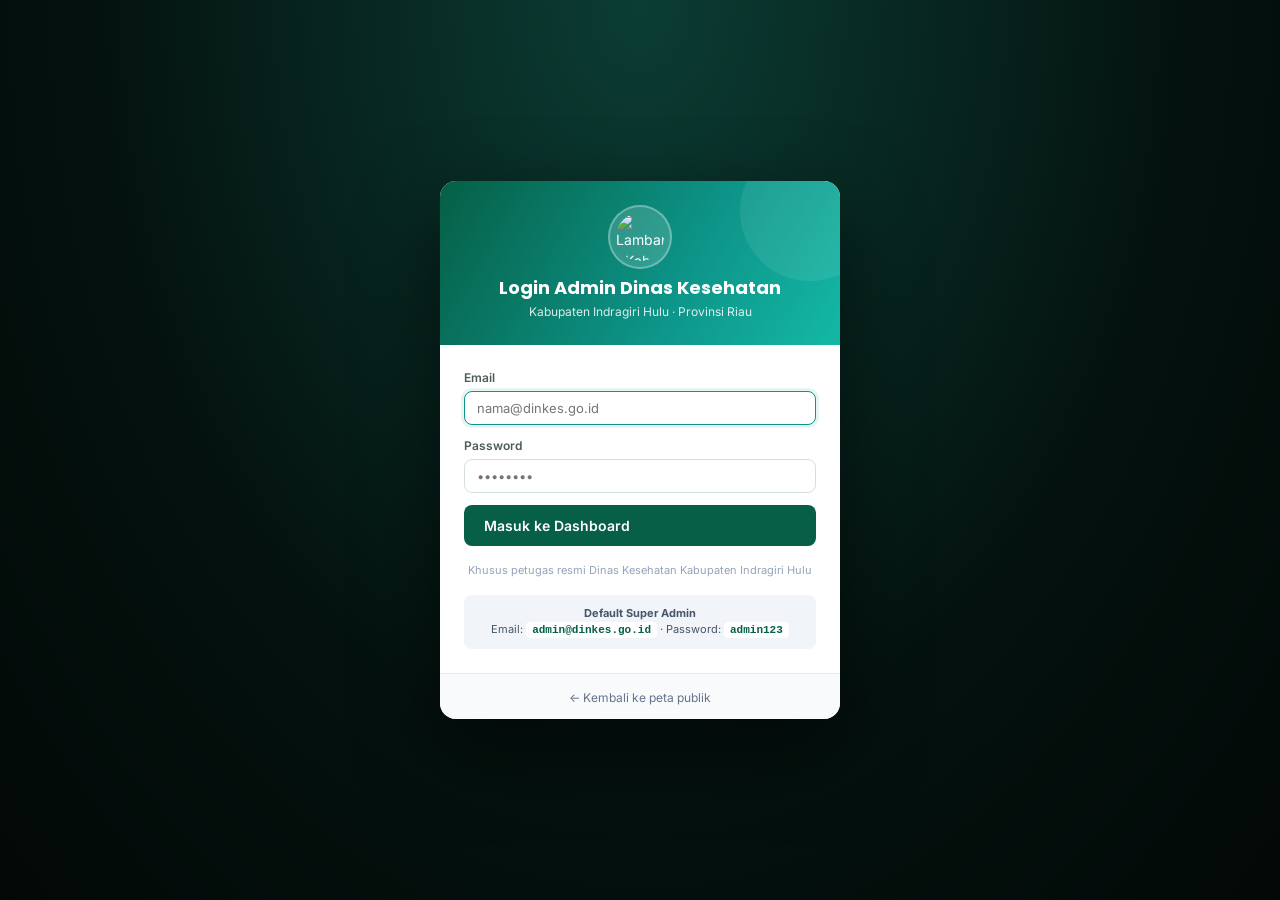
==== dashboard.html @ 0e64f195 "Add files via upload" ====
<!DOCTYPE html>
<html lang="id">
<head>
  <meta charset="UTF-8">
  <title>Dashboard Admin · Peta Kesehatan Inhu</title>
  <meta name="viewport" content="width=device-width, initial-scale=1">
  <meta name="robots" content="noindex, nofollow">

  <!-- Favicon -->
  <link rel="icon" type="image/png" href="https://upload.wikimedia.org/wikipedia/commons/9/94/Lambang_Kab_Indragiri_Hulu.png">

  <!-- Fonts -->
  <link rel="preconnect" href="https://fonts.googleapis.com">
  <link href="https://fonts.googleapis.com/css2?family=Poppins:wght@500;600;700;800&family=Inter:wght@400;500;600;700&display=swap" rel="stylesheet">

  <!-- App CSS -->
  <link rel="stylesheet" href="css/base.css">
  <link rel="stylesheet" href="css/dashboard.css">
</head>
<body class="dashboard-page">

  <!-- ============== HEADER ============== -->
  <header class="dash-header">
    <div class="bar">
      <div class="brand">
        <img src="https://upload.wikimedia.org/wikipedia/commons/9/94/Lambang_Kab_Indragiri_Hulu.png" alt="Lambang Inhu" class="logo">
        <div>
          <h1>Dashboard Admin · Dinas Kesehatan</h1>
          <p>Kabupaten Indragiri Hulu · Provinsi Riau</p>
        </div>
      </div>
      <div class="user-info">
        <div class="hidden md:block">
          <div class="name" id="userName">-</div>
          <div class="email" id="userEmail">-</div>
        </div>
        <div class="role-chip" id="roleChip">-</div>
        <button class="btn-logout" id="logoutBtn">Keluar</button>
      </div>
    </div>
  </header>

  <!-- ============== TAB BAR ============== -->
  <nav class="dash-tabs">
    <div class="inner" id="tabBar">
      <!-- Tabs diisi oleh JS (dashboard.js) -->
    </div>
  </nav>

  <!-- ============== MAIN CONTENT ============== -->
  <main class="dash-main">
    <div class="container" id="tabContent">
      <!-- Konten tab diisi oleh JS -->
      <div class="text-center" style="padding: 60px 20px; color: #94a3b8;">
        <div class="spinner spinner-lg" style="margin: 0 auto 12px;"></div>
        <p>Memuat dashboard...</p>
      </div>
    </div>
  </main>

  <!-- ============== FOOTER ============== -->
  <footer class="dash-footer">
    © <span id="currentYear"></span> Dinas Kesehatan · Pemerintah Kabupaten Indragiri Hulu
  </footer>

  <!-- ============== MODAL CONTAINER ============== -->
  <div id="modalContainer"></div>

  <!-- ============== SCRIPTS ============== -->
  <script src="https://cdn.jsdelivr.net/npm/@supabase/supabase-js@2"></script>
  <!-- SheetJS untuk Excel import/export -->
  <script src="https://cdnjs.cloudflare.com/ajax/libs/xlsx/0.18.5/xlsx.full.min.js"></script>
  <!-- App JS -->
  <script src="js/config.js"></script>
  <script src="js/supabase.js"></script>
  <script src="js/auth.js"></script>
  <script src="js/chat.js"></script>
  <script src="js/excel.js"></script>
  <script src="js/tabs.js"></script>
  <script src="js/dashboard.js"></script>
</body>
</html>
---- css/base.css ----
/* ==========================================================================
   base.css — Reset, variables, dan style global (semua halaman)
   Palet warna formal pemerintahan: hijau emerald/teal
   ========================================================================== */

/* ---------- RESET ---------- */
*, *::before, *::after {
  box-sizing: border-box;
  margin: 0;
  padding: 0;
}

html, body {
  height: 100%;
  font-family: 'Inter', -apple-system, BlinkMacSystemFont, system-ui, sans-serif;
  font-size: 14px;
  line-height: 1.5;
  color: #0f1e1a;
  background: #f5f7f6;
}

h1, h2, h3, h4, h5, h6 {
  font-family: 'Poppins', 'Inter', sans-serif;
  font-weight: 700;
  line-height: 1.2;
}

a {
  color: #065f46;
  text-decoration: none;
}
a:hover { text-decoration: underline; }

button {
  font-family: inherit;
  cursor: pointer;
  border: none;
  background: none;
}

input, select, textarea {
  font-family: inherit;
  font-size: inherit;
}

img { max-width: 100%; height: auto; display: block; }

/* ---------- DESIGN TOKENS ---------- */
:root {
  --color-primary: #065f46;
  --color-primary-dark: #047857;
  --color-primary-light: #0d9488;
  --color-accent: #d97706;
  --color-danger: #b91c1c;
  --color-success: #059669;
  --color-warning: #d97706;
  --color-info: #2563eb;

  --color-bg: #f5f7f6;
  --color-card: #ffffff;
  --color-border: #d6e0db;
  --color-muted: #f1f5f3;
  --color-text: #0f1e1a;
  --color-text-muted: #4b5d56;
  --color-text-light: #94a3a0;

  --color-risk-low: #059669;
  --color-risk-mid: #d97706;
  --color-risk-high: #dc2626;

  --radius-sm: 4px;
  --radius-md: 8px;
  --radius-lg: 12px;
  --radius-xl: 16px;

  --shadow-sm: 0 1px 2px rgba(0,0,0,0.05);
  --shadow-md: 0 4px 12px rgba(0,0,0,0.08);
  --shadow-lg: 0 12px 30px rgba(0,0,0,0.12);
  --shadow-xl: 0 30px 80px rgba(0,0,0,0.25);

  --header-bg: linear-gradient(120deg, rgba(6,95,70,.96), rgba(13,148,136,.92));
  --header-bg-solid: #065f46;
}

/* ---------- BUTTONS ---------- */
.btn {
  display: inline-flex;
  align-items: center;
  gap: 6px;
  padding: 8px 14px;
  border-radius: var(--radius-md);
  font-size: 13px;
  font-weight: 600;
  transition: all 0.15s;
  white-space: nowrap;
}
.btn-primary {
  background: var(--color-primary);
  color: white;
}
.btn-primary:hover { background: var(--color-primary-dark); }
.btn-secondary {
  background: #e6efeb;
  color: var(--color-primary);
}
.btn-secondary:hover { background: #d1e7df; }
.btn-danger {
  background: #fee2e2;
  color: var(--color-danger);
}
.btn-danger:hover { background: #fecaca; }
.btn-ghost {
  background: transparent;
  color: var(--color-text-muted);
}
.btn-ghost:hover { background: var(--color-muted); }
.btn:disabled {
  opacity: 0.5;
  cursor: not-allowed;
}
.btn-sm { padding: 4px 8px; font-size: 12px; }
.btn-lg { padding: 12px 20px; font-size: 14px; }

/* ---------- FORM ---------- */
.form-group { margin-bottom: 12px; }
.form-label {
  display: block;
  font-size: 12px;
  font-weight: 600;
  color: var(--color-text-muted);
  margin-bottom: 4px;
}
.form-input,
.form-select,
.form-textarea {
  width: 100%;
  padding: 8px 12px;
  border: 1px solid var(--color-border);
  border-radius: var(--radius-md);
  font-size: 13px;
  background: white;
  transition: border-color 0.15s;
}
.form-input:focus,
.form-select:focus,
.form-textarea:focus {
  outline: none;
  border-color: var(--color-primary-light);
  box-shadow: 0 0 0 3px rgba(13, 148, 136, 0.1);
}
.form-textarea { resize: vertical; min-height: 60px; }

/* ---------- CARD ---------- */
.card {
  background: var(--color-card);
  border: 1px solid var(--color-border);
  border-radius: var(--radius-lg);
  padding: 20px;
  box-shadow: var(--shadow-sm);
}

/* ---------- BADGE ---------- */
.badge {
  display: inline-flex;
  align-items: center;
  padding: 2px 8px;
  border-radius: 999px;
  font-size: 11px;
  font-weight: 600;
}
.badge-success { background: #d1fae5; color: #065f46; }
.badge-warning { background: #fef3c7; color: #92400e; }
.badge-danger  { background: #fee2e2; color: #991b1b; }
.badge-info    { background: #dbeafe; color: #1e40af; }
.badge-muted   { background: #f1f5f9; color: #475569; }

/* ---------- ALERT ---------- */
.alert {
  padding: 10px 14px;
  border-radius: var(--radius-md);
  font-size: 13px;
  margin-bottom: 12px;
}
.alert-error   { background: #fee2e2; color: #991b1b; border: 1px solid #fecaca; }
.alert-success { background: #d1fae5; color: #065f46; border: 1px solid #a7f3d0; }
.alert-warning { background: #fef3c7; color: #92400e; border: 1px solid #fde68a; }
.alert-info    { background: #dbeafe; color: #1e40af; border: 1px solid #bfdbfe; }

/* ---------- MODAL ---------- */
.modal-overlay {
  position: fixed;
  inset: 0;
  background: rgba(0,0,0,0.6);
  display: flex;
  align-items: center;
  justify-content: center;
  z-index: 2000;
  padding: 16px;
  animation: fadeIn 0.2s ease;
}
.modal {
  background: white;
  border-radius: var(--radius-xl);
  box-shadow: var(--shadow-xl);
  width: 100%;
  max-width: 500px;
  max-height: 90vh;
  overflow-y: auto;
  animation: pop 0.22s cubic-bezier(.2,.9,.3,1.3);
}
.modal-lg { max-width: 800px; }
.modal-header {
  padding: 16px 20px;
  background: var(--header-bg);
  color: white;
  border-radius: var(--radius-xl) var(--radius-xl) 0 0;
  position: relative;
}
.modal-header h3 { font-size: 16px; }
.modal-close {
  position: absolute;
  top: 12px;
  right: 14px;
  width: 28px;
  height: 28px;
  border-radius: 50%;
  background: rgba(255,255,255,0.2);
  color: white;
  font-size: 18px;
  line-height: 1;
  display: flex;
  align-items: center;
  justify-content: center;
}
.modal-close:hover { background: rgba(255,255,255,0.35); }
.modal-body { padding: 20px; }
.modal-footer {
  padding: 12px 20px;
  border-top: 1px solid var(--color-border);
  display: flex;
  gap: 8px;
  justify-content: flex-end;
  background: #fafbfa;
  border-radius: 0 0 var(--radius-xl) var(--radius-xl);
}

@keyframes fadeIn { from { opacity: 0; } to { opacity: 1; } }
@keyframes pop {
  from { transform: scale(.92) translateY(10px); opacity: 0; }
  to   { transform: scale(1) translateY(0); opacity: 1; }
}

/* ---------- TABLE ---------- */
.table {
  width: 100%;
  border-collapse: collapse;
  font-size: 13px;
}
.table thead th {
  background: #f1f5f3;
  color: var(--color-text-muted);
  font-weight: 700;
  text-align: left;
  padding: 10px 12px;
  font-size: 11px;
  text-transform: uppercase;
  letter-spacing: 0.3px;
  border-bottom: 2px solid var(--color-border);
}
.table tbody td {
  padding: 10px 12px;
  border-bottom: 1px solid #f1f5f9;
  vertical-align: middle;
}
.table tbody tr:hover { background: #fafbfa; }

/* ---------- LOADING SPINNER ---------- */
.spinner {
  display: inline-block;
  width: 16px;
  height: 16px;
  border: 2px solid currentColor;
  border-top-color: transparent;
  border-radius: 50%;
  animation: spin 0.8s linear infinite;
}
.spinner-lg { width: 32px; height: 32px; border-width: 3px; }
@keyframes spin { to { transform: rotate(360deg); } }

/* ---------- UTILITY ---------- */
.text-center { text-align: center; }
.text-right  { text-align: right; }
.text-muted  { color: var(--color-text-muted); }
.text-small  { font-size: 12px; }
.text-tiny   { font-size: 11px; }
.font-bold   { font-weight: 700; }
.font-semibold { font-weight: 600; }
.flex { display: flex; }
.flex-col { flex-direction: column; }
.items-center { align-items: center; }
.justify-between { justify-content: space-between; }
.gap-2 { gap: 8px; }
.gap-3 { gap: 12px; }
.gap-4 { gap: 16px; }
.mt-2 { margin-top: 8px; }
.mt-3 { margin-top: 12px; }
.mt-4 { margin-top: 16px; }
.mb-2 { margin-bottom: 8px; }
.mb-3 { margin-bottom: 12px; }
.mb-4 { margin-bottom: 16px; }
.w-full { width: 100%; }
.hidden { display: none; }

/* ---------- SCROLLBAR ---------- */
::-webkit-scrollbar { width: 10px; height: 10px; }
::-webkit-scrollbar-track { background: #f1f5f3; }
::-webkit-scrollbar-thumb { background: #94a3a0; border-radius: 4px; }
::-webkit-scrollbar-thumb:hover { background: var(--color-primary); }
---- css/dashboard.css ----
/* ==========================================================================
   dashboard.css — Style halaman dashboard admin (dashboard.html)
   ========================================================================== */

body.dashboard-page {
  display: flex;
  flex-direction: column;
  min-height: 100vh;
  background: #f5f7f6;
}

/* ---------- TOP BAR ---------- */
.dash-header {
  background: linear-gradient(120deg, #065f46, #0d9488 70%);
  color: white;
  box-shadow: 0 4px 12px rgba(0,0,0,0.15);
  flex-shrink: 0;
}
.dash-header .bar {
  padding: 12px 20px;
  display: flex;
  align-items: center;
  justify-content: space-between;
  gap: 12px;
  flex-wrap: wrap;
}
.dash-header .brand {
  display: flex;
  align-items: center;
  gap: 12px;
  min-width: 0;
}
.dash-header .brand img.logo {
  width: 40px;
  height: 40px;
  object-fit: contain;
  background: rgba(255,255,255,0.1);
  border-radius: 50%;
  padding: 4px;
  border: 1px solid rgba(255,255,255,0.3);
  flex-shrink: 0;
}
@media (min-width: 640px) {
  .dash-header .brand img.logo { width: 44px; height: 44px; }
}
.dash-header .brand h1 {
  font-size: 15px;
  line-height: 1.2;
}
@media (min-width: 640px) {
  .dash-header .brand h1 { font-size: 16px; }
}
.dash-header .brand p {
  font-size: 11px;
  opacity: 0.85;
  margin-top: 2px;
}
.dash-header .user-info {
  display: flex;
  align-items: center;
  gap: 10px;
}
.dash-header .user-info .name {
  font-size: 12px;
  font-weight: 600;
  text-align: right;
}
.dash-header .user-info .email {
  font-size: 10px;
  opacity: 0.8;
}
@media (max-width: 640px) {
  .dash-header .user-info .name,
  .dash-header .user-info .email { display: none; }
}
.dash-header .role-chip {
  font-size: 11px;
  background: rgba(255,255,255,0.18);
  padding: 5px 10px;
  border-radius: 999px;
  font-weight: 600;
}
.dash-header .btn-logout {
  padding: 6px 12px;
  background: rgba(255,255,255,0.18);
  color: white;
  border-radius: 6px;
  font-size: 12px;
  font-weight: 600;
}
.dash-header .btn-logout:hover { background: rgba(255,255,255,0.3); }

/* ---------- TAB BAR ---------- */
.dash-tabs {
  background: white;
  border-bottom: 1px solid #e2e8f0;
  box-shadow: 0 1px 2px rgba(0,0,0,0.04);
  flex-shrink: 0;
  overflow-x: auto;
}
.dash-tabs .inner {
  display: flex;
  gap: 4px;
  padding: 8px 16px;
  min-width: max-content;
}
.dash-tab {
  padding: 8px 12px;
  border-radius: 8px;
  font-size: 13px;
  font-weight: 600;
  white-space: nowrap;
  color: #475569;
  display: flex;
  align-items: center;
  gap: 6px;
}
.dash-tab:hover { background: #f1f5f9; }
.dash-tab.active {
  background: #065f46;
  color: white;
}
.dash-tab .icon { font-size: 14px; }
@media (max-width: 640px) {
  .dash-tab .label { display: none; }
  .dash-tab .icon { font-size: 18px; }
}

/* ---------- MAIN CONTENT ---------- */
.dash-main {
  flex: 1;
  padding: 16px;
  overflow: auto;
}
@media (min-width: 640px) {
  .dash-main { padding: 24px; }
}
.dash-main .container {
  max-width: 1280px;
  margin: 0 auto;
}

/* ---------- TAB HEADER ---------- */
.tab-header {
  display: flex;
  align-items: center;
  justify-content: space-between;
  gap: 12px;
  flex-wrap: wrap;
  margin-bottom: 16px;
}
.tab-header h2 {
  font-size: 18px;
  color: #0f1e1a;
}
.tab-header p {
  font-size: 12px;
  color: #64748b;
  margin-top: 2px;
}

/* ---------- FILTERS BAR ---------- */
.filters-bar {
  background: white;
  border: 1px solid #e2e8f0;
  border-radius: 8px;
  padding: 12px;
  display: flex;
  gap: 12px;
  flex-wrap: wrap;
  align-items: flex-end;
  margin-bottom: 16px;
}
.filters-bar .filter-group label {
  display: block;
  font-size: 11px;
  font-weight: 600;
  color: #475569;
  margin-bottom: 4px;
}
.filters-bar select {
  padding: 6px 10px;
  border: 1px solid #cbd5e1;
  border-radius: 6px;
  font-size: 13px;
  background: white;
  min-width: 160px;
}
.filters-bar .total-info {
  margin-left: auto;
  font-size: 12px;
  color: #64748b;
  padding: 8px 0;
}

/* ---------- DATA TABLE WRAPPER ---------- */
.data-table-wrap {
  background: white;
  border: 1px solid #e2e8f0;
  border-radius: 8px;
  overflow: hidden;
}
.data-table-scroll {
  overflow-x: auto;
  max-height: 60vh;
  overflow-y: auto;
}
.data-table {
  width: 100%;
  border-collapse: collapse;
  font-size: 13px;
}
.data-table thead th {
  background: #f8fafc;
  position: sticky;
  top: 0;
  z-index: 10;
  color: #475569;
  font-weight: 700;
  text-align: left;
  padding: 10px 12px;
  font-size: 11px;
  text-transform: uppercase;
  letter-spacing: 0.3px;
  border-bottom: 2px solid #e2e8f0;
}
.data-table tbody td {
  padding: 10px 12px;
  border-bottom: 1px solid #f1f5f9;
  vertical-align: middle;
}
.data-table tbody tr:hover { background: #f8fafc; }
.data-table .empty-row td {
  text-align: center;
  padding: 32px;
  color: #94a3b8;
}
.data-table .actions {
  display: flex;
  gap: 4px;
  justify-content: flex-end;
}
.data-table .action-btn {
  padding: 4px 8px;
  font-size: 11px;
  border-radius: 4px;
  font-weight: 600;
}
.data-table .action-btn.edit { background: #f1f5f9; color: #475569; }
.data-table .action-btn.edit:hover { background: #e2e8f0; }
.data-table .action-btn.delete { background: #fee2e2; color: #b91c1c; }
.data-table .action-btn.delete:hover { background: #fecaca; }

/* ---------- CATEGORY CARD ---------- */
.cat-card {
  background: white;
  border: 1px solid #e2e8f0;
  border-radius: 8px;
  overflow: hidden;
  margin-bottom: 12px;
}
.cat-card.inactive { opacity: 0.65; }
.cat-head {
  padding: 16px;
  display: flex;
  justify-content: space-between;
  gap: 12px;
}
.cat-head .info {
  display: flex;
  align-items: flex-start;
  gap: 12px;
  min-width: 0;
}
.cat-head .color-dot {
  width: 12px;
  height: 12px;
  border-radius: 50%;
  margin-top: 6px;
  flex-shrink: 0;
}
.cat-head h3 {
  font-size: 15px;
  color: #0f1e1a;
  display: flex;
  align-items: center;
  gap: 8px;
  flex-wrap: wrap;
}
.cat-head .desc {
  font-size: 12px;
  color: #64748b;
  margin-top: 2px;
}
.cat-head .actions {
  display: flex;
  gap: 4px;
  flex-shrink: 0;
}

.subcat-list {
  border-top: 1px solid #f1f5f9;
  background: #fafbfa;
}
.subcat-list-head {
  padding: 8px 16px;
  display: flex;
  justify-content: space-between;
  align-items: center;
}
.subcat-list-head .title {
  font-size: 11px;
  font-weight: 600;
  text-transform: uppercase;
  color: #64748b;
  letter-spacing: 0.5px;
}
.subcat-list-head .add-btn {
  font-size: 12px;
  color: #065f46;
  font-weight: 600;
}
.subcat-list-head .add-btn:hover { text-decoration: underline; }
.subcat-item {
  padding: 10px 16px;
  display: flex;
  justify-content: space-between;
  align-items: center;
  border-top: 1px solid #f1f5f9;
  gap: 8px;
}
.subcat-item .name {
  font-size: 13px;
  font-weight: 500;
  color: #0f1e1a;
  display: flex;
  align-items: center;
  gap: 6px;
}
.subcat-item .unit {
  font-size: 11px;
  color: #94a3b8;
}
.subcat-item .desc {
  font-size: 11px;
  color: #64748b;
  margin-top: 2px;
}
.subcat-item .actions {
  display: flex;
  gap: 4px;
  flex-shrink: 0;
}

/* ---------- USER CARD ---------- */
.user-grid {
  display: grid;
  grid-template-columns: 1fr;
  gap: 12px;
}
@media (min-width: 768px) {
  .user-grid { grid-template-columns: 1fr 1fr; }
}
.user-card {
  background: white;
  border: 1px solid #e2e8f0;
  border-radius: 8px;
  padding: 16px;
}
.user-card .head {
  display: flex;
  justify-content: space-between;
  align-items: flex-start;
  gap: 8px;
}
.user-card h3 {
  font-size: 14px;
  color: #0f1e1a;
  display: flex;
  align-items: center;
  gap: 6px;
  flex-wrap: wrap;
}
.user-card .email {
  font-size: 12px;
  color: #64748b;
  margin-top: 2px;
}
.user-card .created {
  font-size: 11px;
  color: #94a3b8;
  margin-top: 2px;
}
.user-card .actions {
  display: flex;
  gap: 4px;
  flex-shrink: 0;
}
.user-card .perms {
  margin-top: 12px;
  padding-top: 12px;
  border-top: 1px solid #f1f5f9;
}
.user-card .perms-title {
  font-size: 11px;
  text-transform: uppercase;
  font-weight: 600;
  color: #64748b;
  letter-spacing: 0.5px;
  margin-bottom: 6px;
}
.user-card .perm-tags {
  display: flex;
  flex-wrap: wrap;
  gap: 4px;
}
.user-card .perm-tag {
  font-size: 11px;
  padding: 2px 8px;
  background: #d1fae5;
  color: #065f46;
  border: 1px solid #a7f3d0;
  border-radius: 999px;
}
.user-card .perm-empty {
  font-size: 12px;
  color: #94a3b8;
  font-style: italic;
}

/* ---------- PERMISSION CHECKBOX GROUP ---------- */
.perm-group {
  max-height: 280px;
  overflow-y: auto;
  border: 1px solid #e2e8f0;
  border-radius: 8px;
  padding: 12px;
  background: #fafbfa;
}
.perm-cat {
  margin-bottom: 12px;
}
.perm-cat:last-child { margin-bottom: 0; }
.perm-cat-head {
  display: flex;
  align-items: center;
  gap: 8px;
  margin-bottom: 6px;
}
.perm-cat-head .dot {
  width: 10px;
  height: 10px;
  border-radius: 50%;
}
.perm-cat-head .name {
  font-size: 12px;
  font-weight: 700;
  text-transform: uppercase;
  letter-spacing: 0.5px;
  color: #475569;
}
.perm-cat-items {
  margin-left: 18px;
  display: flex;
  flex-direction: column;
  gap: 4px;
}
.perm-item {
  display: flex;
  align-items: center;
  gap: 8px;
  font-size: 13px;
  padding: 4px 0;
}
.perm-item input[type="checkbox"] {
  width: 16px;
  height: 16px;
  accent-color: #065f46;
}
.perm-item .unit {
  font-size: 11px;
  color: #94a3b8;
}

/* ---------- EXCEL TAB ---------- */
.excel-grid {
  display: grid;
  grid-template-columns: 1fr;
  gap: 16px;
}
@media (min-width: 768px) {
  .excel-grid { grid-template-columns: 1fr 1fr; }
}
.excel-card {
  background: white;
  border: 1px solid #e2e8f0;
  border-radius: 8px;
  padding: 20px;
}
.excel-card h3 {
  font-size: 15px;
  color: #0f1e1a;
  margin-bottom: 8px;
}
.excel-card p {
  font-size: 12px;
  color: #64748b;
  margin-bottom: 16px;
}
.excel-card .file-input {
  display: block;
  width: 100%;
  font-size: 13px;
}
.excel-card .file-input::file-selector-button {
  margin-right: 12px;
  padding: 8px 14px;
  border: none;
  border-radius: 6px;
  font-size: 13px;
  font-weight: 600;
  background: #d1fae5;
  color: #065f46;
  cursor: pointer;
}
.excel-card .file-input::file-selector-button:hover { background: #a7f3d0; }
.excel-template-info {
  background: #eff6ff;
  border: 1px solid #bfdbfe;
  border-radius: 8px;
  padding: 16px;
  font-size: 12px;
  color: #1e40af;
}
.excel-template-info p { margin-bottom: 4px; }
.excel-template-info b { color: #1e3a8a; }

/* ---------- SETTINGS ---------- */
.settings-card {
  background: white;
  border: 1px solid #e2e8f0;
  border-radius: 8px;
  padding: 20px;
  margin-bottom: 16px;
}
.settings-card h3 {
  font-size: 15px;
  color: #0f1e1a;
  margin-bottom: 4px;
}
.settings-card .desc {
  font-size: 12px;
  color: #64748b;
  margin-bottom: 16px;
}
.settings-card .preview {
  background: #f8fafc;
  border: 1px solid #e2e8f0;
  border-radius: 6px;
  padding: 12px;
  margin-top: 8px;
}
.settings-card .preview p {
  font-size: 13px;
  margin: 0;
}
.settings-card .preview .line1 { font-weight: 700; color: #0f1e1a; }
.settings-card .preview .line2 { color: #475569; }
.settings-card .preview .line3 { color: #64748b; }

.api-key-input-group {
  display: flex;
  gap: 8px;
}
.api-key-input-group input { flex: 1; }
.api-key-input-group .toggle-btn {
  padding: 8px 12px;
  background: #f1f5f9;
  border-radius: 6px;
  font-size: 12px;
  font-weight: 600;
}
.api-key-input-group .toggle-btn:hover { background: #e2e8f0; }

/* ---------- FOOTER ---------- */
.dash-footer {
  background: #f1f5f3;
  border-top: 1px solid #e2e8f0;
  text-align: center;
  font-size: 12px;
  color: #64748b;
  padding: 10px;
  flex-shrink: 0;
}

/* ---------- CHAT TAB ---------- */
.chat-container {
  background: white;
  border: 1px solid #e2e8f0;
  border-radius: 8px;
  overflow: hidden;
  display: flex;
  flex-direction: column;
  height: 65vh;
}
.chat-messages {
  flex: 1;
  overflow-y: auto;
  padding: 16px;
  background: #f8fafc;
  display: flex;
  flex-direction: column;
  gap: 10px;
}
.chat-quick-q {
  padding: 8px 16px;
  border-top: 1px solid #e2e8f0;
  background: white;
  display: flex;
  flex-wrap: wrap;
  gap: 6px;
}
.chat-quick-q button {
  padding: 6px 12px;
  font-size: 12px;
  background: #d1fae5;
  color: #065f46;
  border: 1px solid #a7f3d0;
  border-radius: 999px;
}
.chat-quick-q button:hover { background: #a7f3d0; }
.chat-input-row {
  border-top: 1px solid #e2e8f0;
  padding: 12px;
  background: white;
  display: flex;
  gap: 8px;
}
.chat-input-row input {
  flex: 1;
  padding: 8px 12px;
  border: 1px solid #cbd5e1;
  border-radius: 8px;
  font-size: 13px;
}
.chat-input-row input:focus { outline: none; border-color: #065f46; }
.chat-input-row button {
  padding: 8px 16px;
  background: #065f46;
  color: white;
  border-radius: 8px;
  font-size: 13px;
  font-weight: 600;
}
.chat-input-row button:disabled { opacity: 0.5; }
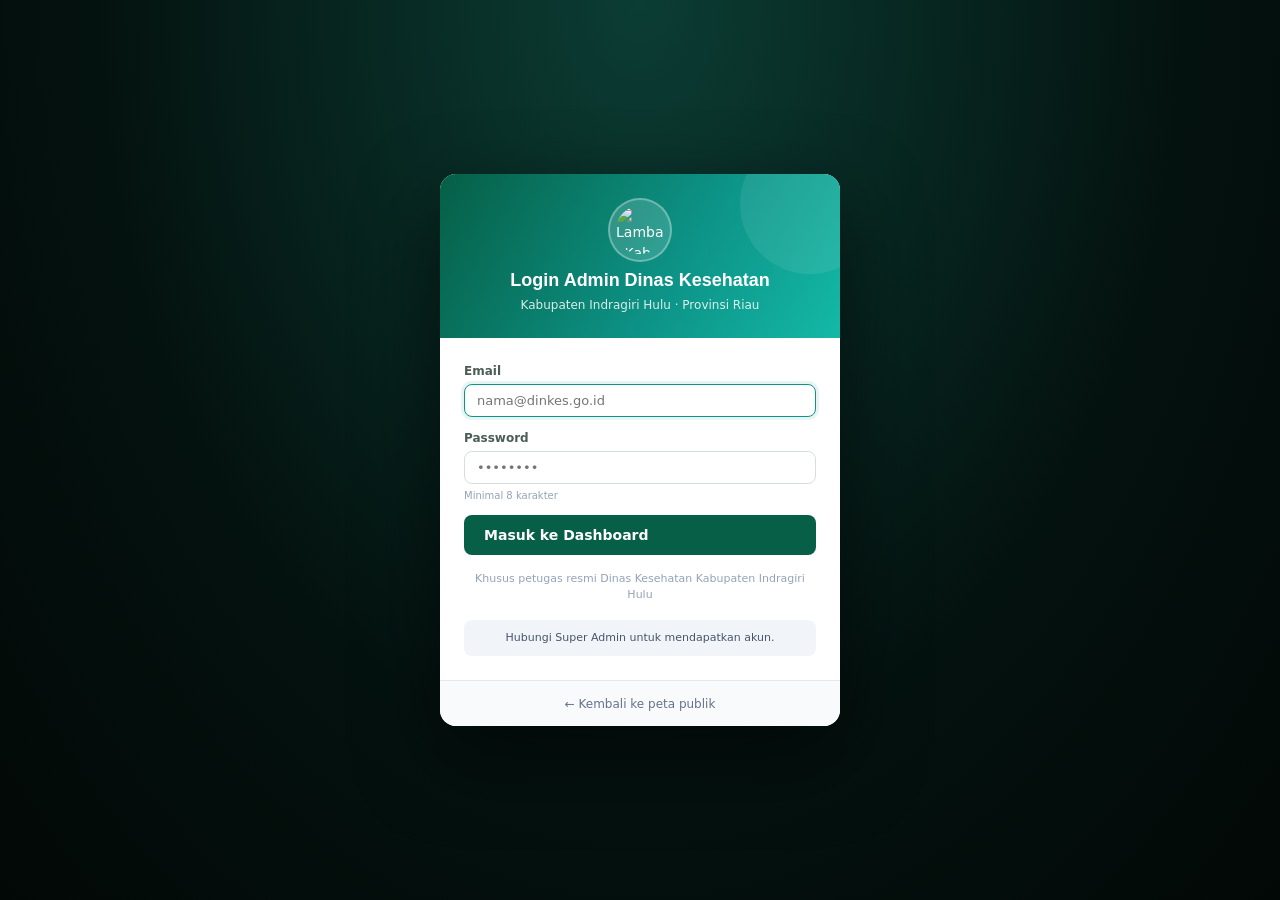
==== commit 89df9df7: "Add files via upload" ====
--- a/dashboard.html
+++ b/dashboard.html
@@ -5,6 +5,13 @@
   <title>Dashboard Admin · Peta Kesehatan Inhu</title>
   <meta name="viewport" content="width=device-width, initial-scale=1">
   <meta name="robots" content="noindex, nofollow">
+  <!-- Security headers (enforced by hosting provider when served over HTTPS) -->
+  <meta http-equiv="Content-Security-Policy" content="default-src 'self'; script-src 'self' https://cdn.jsdelivr.net https://cdnjs.cloudflare.com https://esm.sh; style-src 'self' 'unsafe-inline' https://fonts.googleapis.com https://cdn.jsdelivr.net https://cdnjs.cloudflare.com; font-src https://fonts.gstatic.com; img-src 'self' data: https:; connect-src https://*.supabase.co https://api.groq.com https://*.basemaps.cartocdn.com https://*.tile.openstreetmap.org https://server.arcgisonline.com https://*.tile.opentopomap.org; frame-src 'none'; object-src 'none'; base-uri 'self'; form-action 'self';">
+  <meta http-equiv="X-Content-Type-Options" content="nosniff">
+  <meta http-equiv="X-Frame-Options" content="DENY">
+  <meta http-equiv="Referrer-Policy" content="strict-origin-when-cross-origin">
+  <meta http-equiv="Permissions-Policy" content="camera=(), microphone=(), geolocation=()">
+  <meta http-equiv="Strict-Transport-Security" content="max-age=63072000; includeSubDomains; preload">
 
   <!-- Favicon -->
   <link rel="icon" type="image/png" href="https://upload.wikimedia.org/wikipedia/commons/9/94/Lambang_Kab_Indragiri_Hulu.png">
@@ -30,11 +37,13 @@
         </div>
       </div>
       <div class="user-info">
+        <a href="index.html" target="_blank" rel="noopener noreferrer" class="btn btn-secondary" style="text-decoration:none;">🌐 Lihat Halaman Depan</a>
         <div class="hidden md:block">
           <div class="name" id="userName">-</div>
           <div class="email" id="userEmail">-</div>
         </div>
         <div class="role-chip" id="roleChip">-</div>
+        <button class="btn btn-secondary" id="changePwdBtn" type="button">🔑 Ganti Password</button>
         <button class="btn-logout" id="logoutBtn">Keluar</button>
       </div>
     </div>
@@ -67,9 +76,10 @@
   <div id="modalContainer"></div>
 
   <!-- ============== SCRIPTS ============== -->
-  <script src="https://cdn.jsdelivr.net/npm/@supabase/supabase-js@2"></script>
+  <!-- SRI hashes must be computed before deployment. See README.md for instructions. -->
+  <script src="https://cdn.jsdelivr.net/npm/@supabase/supabase-js@2.52.1/dist/umd/supabase.js" integrity="sha384-{COMPUTE_HASH}" crossorigin="anonymous"></script>
   <!-- SheetJS untuk Excel import/export -->
-  <script src="https://cdnjs.cloudflare.com/ajax/libs/xlsx/0.18.5/xlsx.full.min.js"></script>
+  <script src="https://cdnjs.cloudflare.com/ajax/libs/xlsx/0.18.5/xlsx.full.min.js" integrity="sha384-{COMPUTE_HASH}" crossorigin="anonymous"></script>
   <!-- App JS -->
   <script src="js/config.js"></script>
   <script src="js/supabase.js"></script>
--- a/css/dashboard.css
+++ b/css/dashboard.css
@@ -524,6 +524,21 @@
   cursor: pointer;
 }
 .excel-card .file-input::file-selector-button:hover { background: #a7f3d0; }
+.template-download-box {
+  display: flex;
+  align-items: center;
+  justify-content: space-between;
+  gap: 12px;
+  background: #f0fdf4;
+  border: 1px dashed #86efac;
+  border-radius: 8px;
+  padding: 12px 14px;
+}
+.template-download-box b { font-size: 12.5px; color: #0f1e1a; }
+.template-download-box .btn { white-space: nowrap; flex-shrink: 0; }
+@media (max-width: 480px) {
+  .template-download-box { flex-direction: column; align-items: stretch; }
+}
 .excel-template-info {
   background: #eff6ff;
   border: 1px solid #bfdbfe;
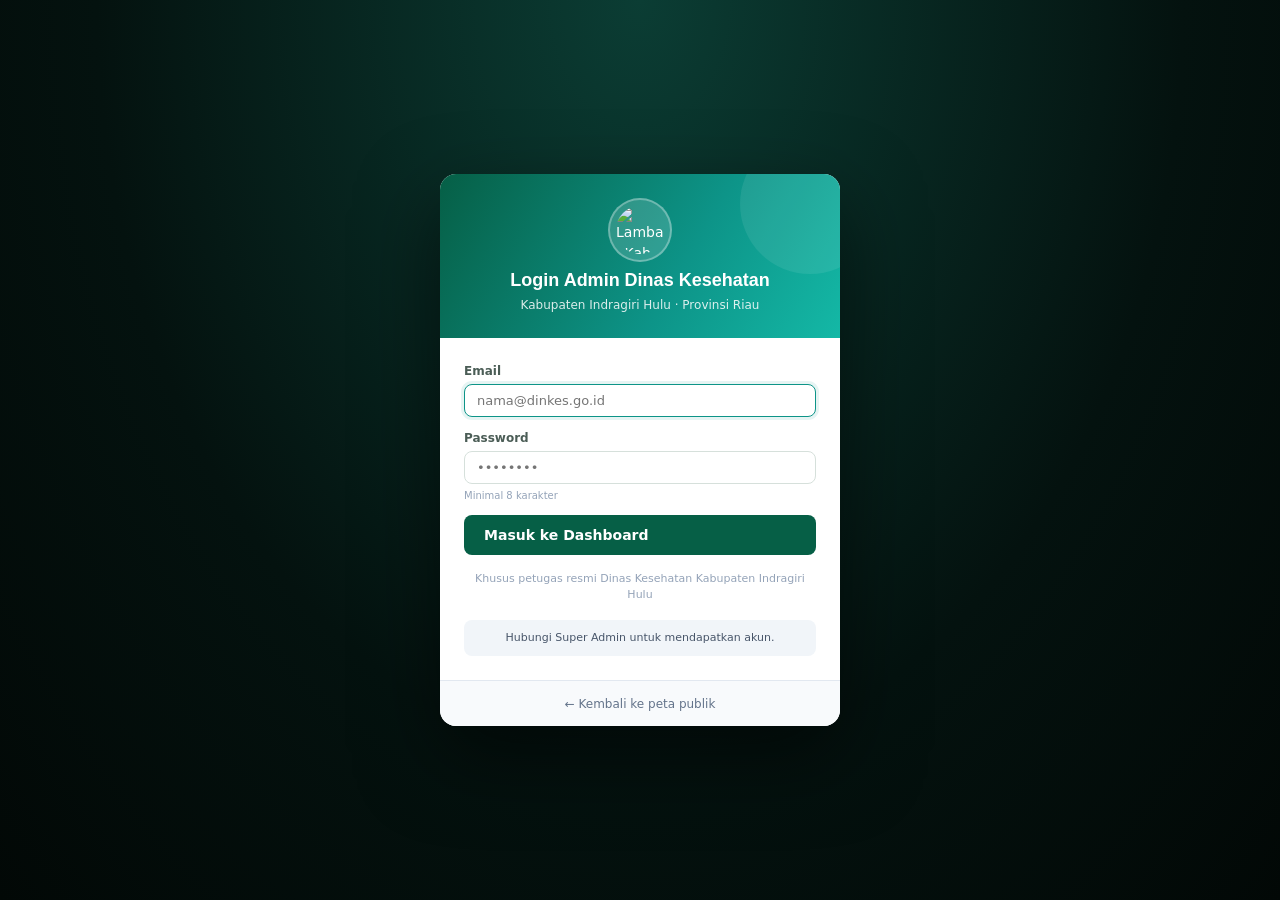
==== commit b839473d: "Add files via upload" ====
--- a/dashboard.html
+++ b/dashboard.html
@@ -7,11 +7,16 @@
   <meta name="robots" content="noindex, nofollow">
   <!-- Security headers (enforced by hosting provider when served over HTTPS) -->
   <meta http-equiv="Content-Security-Policy" content="default-src 'self'; script-src 'self' https://cdn.jsdelivr.net https://cdnjs.cloudflare.com https://esm.sh; style-src 'self' 'unsafe-inline' https://fonts.googleapis.com https://cdn.jsdelivr.net https://cdnjs.cloudflare.com; font-src https://fonts.gstatic.com; img-src 'self' data: https:; connect-src https://*.supabase.co https://api.groq.com https://*.basemaps.cartocdn.com https://*.tile.openstreetmap.org https://server.arcgisonline.com https://*.tile.opentopomap.org; frame-src 'none'; object-src 'none'; base-uri 'self'; form-action 'self';">
-  <meta http-equiv="X-Content-Type-Options" content="nosniff">
-  <meta http-equiv="X-Frame-Options" content="DENY">
-  <meta http-equiv="Referrer-Policy" content="strict-origin-when-cross-origin">
-  <meta http-equiv="Permissions-Policy" content="camera=(), microphone=(), geolocation=()">
-  <meta http-equiv="Strict-Transport-Security" content="max-age=63072000; includeSubDomains; preload">
+  <!-- CATATAN: X-Frame-Options, X-Content-Type-Options, Permissions-Policy, dan
+       Strict-Transport-Security TIDAK berfungsi lewat tag <meta> -- browser hanya
+       menghormatinya jika dikirim sebagai HTTP response header asli oleh server/CDN.
+       Mengisinya di sini hanya akan memunculkan warning konsol tanpa proteksi nyata
+       (persis error yang pernah muncul: "X-Frame-Options may only be set via an
+       HTTP header"). Header ini sudah dikonfigurasi di vercel.json / _headers
+       (Netlify) di root proyek -- pastikan salah satunya ikut ter-deploy.
+       Referrer-Policy DIPERTAHANKAN di bawah karena itu satu-satunya yang memang
+       didukung lewat <meta> sesuai spesifikasi. -->
+  <meta name="referrer" content="strict-origin-when-cross-origin">
 
   <!-- Favicon -->
   <link rel="icon" type="image/png" href="https://upload.wikimedia.org/wikipedia/commons/9/94/Lambang_Kab_Indragiri_Hulu.png">
@@ -77,9 +82,17 @@
 
   <!-- ============== SCRIPTS ============== -->
   <!-- SRI hashes must be computed before deployment. See README.md for instructions. -->
-  <script src="https://cdn.jsdelivr.net/npm/@supabase/supabase-js@2.52.1/dist/umd/supabase.js" integrity="sha384-{COMPUTE_HASH}" crossorigin="anonymous"></script>
+  <!-- TODO (WAJIB sebelum produksi): tambahkan atribut integrity setelah menghitung
+       hash SRI asli untuk file INI PERSIS (lihat README bagian "Compute SRI Hashes").
+       Sengaja TIDAK diisi placeholder palsu: integrity yang salah/rusak membuat
+       browser MENOLAK memuat script ini sama sekali (lihat Troubleshooting README). -->
+  <script src="https://cdn.jsdelivr.net/npm/@supabase/supabase-js@2.52.1/dist/umd/supabase.js"></script>
   <!-- SheetJS untuk Excel import/export -->
-  <script src="https://cdnjs.cloudflare.com/ajax/libs/xlsx/0.18.5/xlsx.full.min.js" integrity="sha384-{COMPUTE_HASH}" crossorigin="anonymous"></script>
+  <!-- TODO (WAJIB sebelum produksi): tambahkan atribut integrity setelah menghitung
+       hash SRI asli untuk file INI PERSIS (lihat README bagian "Compute SRI Hashes").
+       Sengaja TIDAK diisi placeholder palsu: integrity yang salah/rusak membuat
+       browser MENOLAK memuat script ini sama sekali (lihat Troubleshooting README). -->
+  <script src="https://cdnjs.cloudflare.com/ajax/libs/xlsx/0.18.5/xlsx.full.min.js"></script>
   <!-- App JS -->
   <script src="js/config.js"></script>
   <script src="js/supabase.js"></script>
